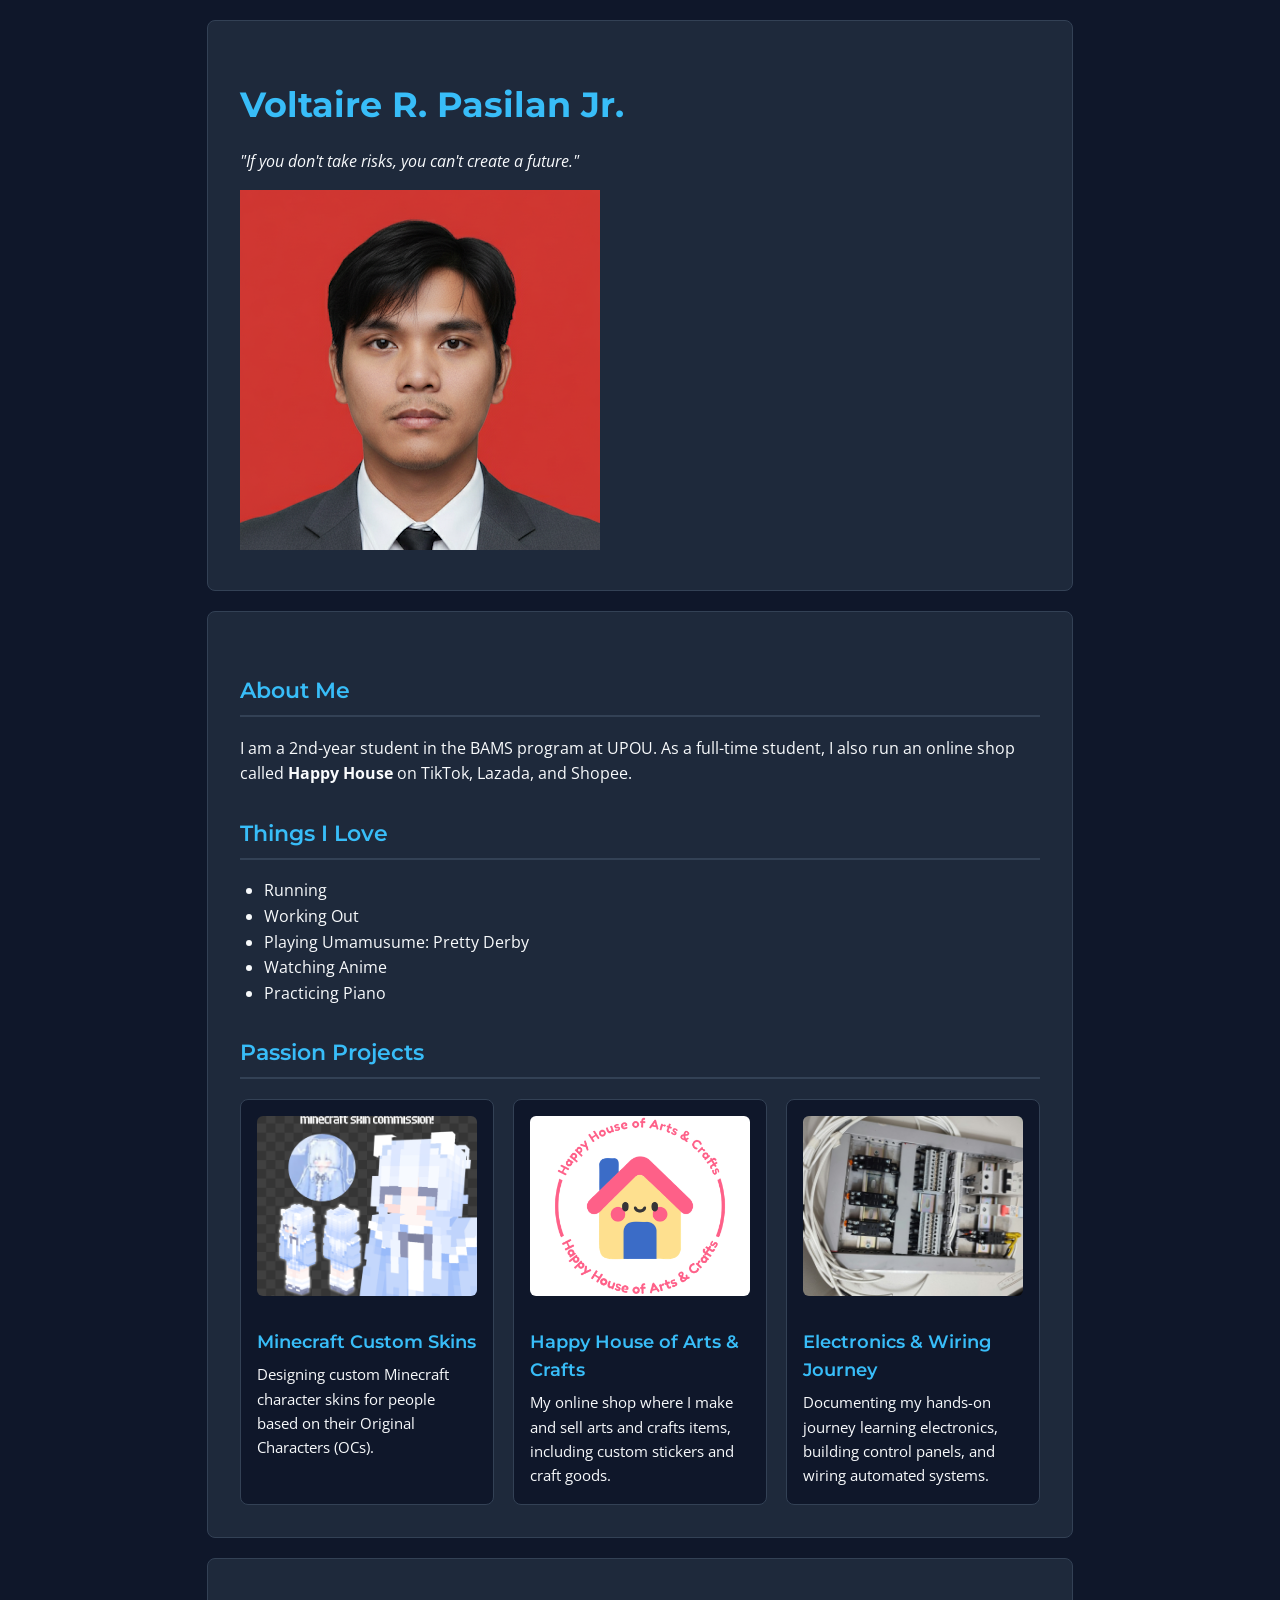
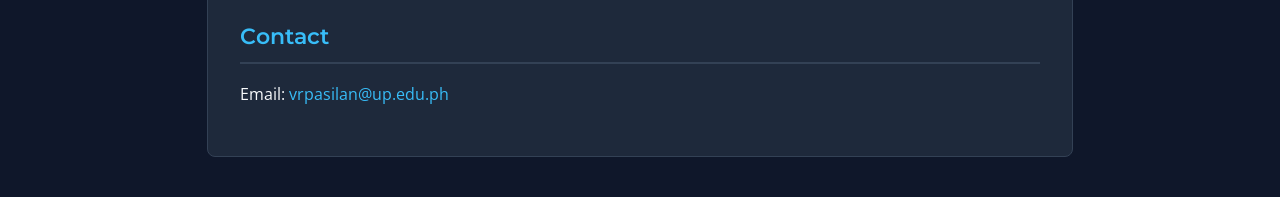
==== Final/index.html @ 4e141bc9 "Rename Final.html to index.html" ====
<!DOCTYPE html>
<html lang="en">
<head>
  <meta charset="UTF-8">
  <meta name="viewport" content="width=device-width, initial-scale=1.0">
  <title>Voltaire R. Pasilan Jr. - Personal Profile</title>
  <link rel="preconnect" href="https://fonts.googleapis.com">
  <link rel="preconnect" href="https://fonts.gstatic.com" crossorigin>
  <link href="https://fonts.googleapis.com/css2?family=Montserrat:wght@600;700&family=Open+Sans:wght@400;500&display=swap" rel="stylesheet">
  <link rel="stylesheet" href="style.css">
</head>
<body>

<header class="profile-header">
    <div class="profile-intro">
      <h1>Voltaire R. Pasilan Jr.</h1>
      <p><em>"If you don't take risks, you can't create a future."</em></p>
    </div>
    <img src="Profile.png" alt="Formal portrait of Voltaire R. Pasilan Jr." class="profile-photo">
  </header>

  <main>
    <section>
      <h2>About Me</h2>
      <p>
        I am a 2nd-year student in the BAMS program at UPOU. As a full-time student, 
        I also run an online shop called <strong>Happy House</strong> on TikTok, Lazada, and Shopee.
      </p>
    </section>

    <section>
      <h2>Things I Love</h2>
      <ul>
        <li>Running</li>
        <li>Working Out</li>
        <li>Playing Umamusume: Pretty Derby</li>
        <li>Watching Anime</li>
        <li>Practicing Piano</li>
      </ul>
    </section>

    <section class="passion-projects">
      <h2>Passion Projects</h2>
      <div class="projects-grid">
        <article class="project-card">
          <img src="Mochi (1).png" alt="Minecraft Custom Skins commission showcase" class="project-img">
          <h3>Minecraft Custom Skins</h3>
          <p>Designing custom Minecraft character skins for people based on their Original Characters (OCs).</p>
        </article>

        <article class="project-card">
          <img src="logo.png" alt="Happy House of Arts and Crafts logo" class="project-img">
          <h3>Happy House of Arts &amp; Crafts</h3>
          <p>My online shop where I make and sell arts and crafts items, including custom stickers and craft goods.</p>
        </article>

        <article class="project-card">
          <img src="electric.jpg" alt="Electrical control panel wiring build" class="project-img">
          <h3>Electronics &amp; Wiring Journey</h3>
          <p>Documenting my hands-on journey learning electronics, building control panels, and wiring automated systems.</p>
        </article>
      </div>
    </section>
  </main>

  <footer>
    <section>
      <h2>Contact</h2>
      <p>
        Email: <a href="mailto:vrpasilan@up.edu.ph">vrpasilan@up.edu.ph</a>
      </p>
    </section>
  </footer>

</body>
</html>
---- Final/style.css ----
html {
  font-size: 16px;
}

body {
  font-family: 'Open Sans', system-ui, -apple-system, BlinkMacSystemFont, 'Segoe UI', Roboto, sans-serif;
  background-color: #0f172a;
  color: #f8fafc;
  margin: 0;
  padding: 20px;
  line-height: 1.6;
}

header, main, footer {
  max-width: 800px;
  margin: 0 auto 20px auto;
  background-color: #1e293b;
  padding: 2rem;
  border-radius: 8px;
  border: 1px solid #334155;
}

h1, h2, h3 {
  font-family: 'Montserrat', Arial, sans-serif;
  color: #38bdf8;
}

h1 {
  font-size: 2.2rem;
  margin-bottom: 0.5rem;
  font-weight: 700;
}

h2 {
  font-size: 1.4rem;
  border-bottom: 2px solid #334155;
  padding-bottom: 0.4rem;
  margin-top: 1.8rem;
  font-weight: 600;
}

h3 {
  font-size: 1.1rem;
  margin-bottom: 0.4rem;
  color: #38bdf8;
  font-weight: 600;
}

p, li {
  font-size: 1rem;
  font-weight: 400;
}

ul {
  padding-left: 1.5rem;
}

a {
  color: #38bdf8;
  text-decoration: none;
}

a:hover {
  text-decoration: underline;
}

.projects-grid {
  display: grid;
  grid-template-columns: repeat(3, 1fr);
  gap: 1.2rem;
  margin-top: 1.2rem;
}

.project-card {
  background-color: #0f172a;
  border: 1px solid #334155;
  border-radius: 8px;
  padding: 1rem;
  display: flex;
  flex-direction: column;
}

.project-img {
  width: 100%;
  height: 180px;
  object-fit: cover;
  background-color: #ffffff;
  border-radius: 6px;
  margin-bottom: 0.9rem;
}

.project-card p {
  margin: 0;
  font-size: 0.95rem;
}

@media (max-width: 768px) {
  .projects-grid {
    grid-template-columns: 1fr;
  }
}

@media (max-width: 600px) {
  body {
    padding: 10px;
  }

  header, main, footer {
    padding: 1.2rem;
  }

  h1 {
    font-size: 1.8rem;
  }

  h2 {
    font-size: 1.2rem;
  }
}
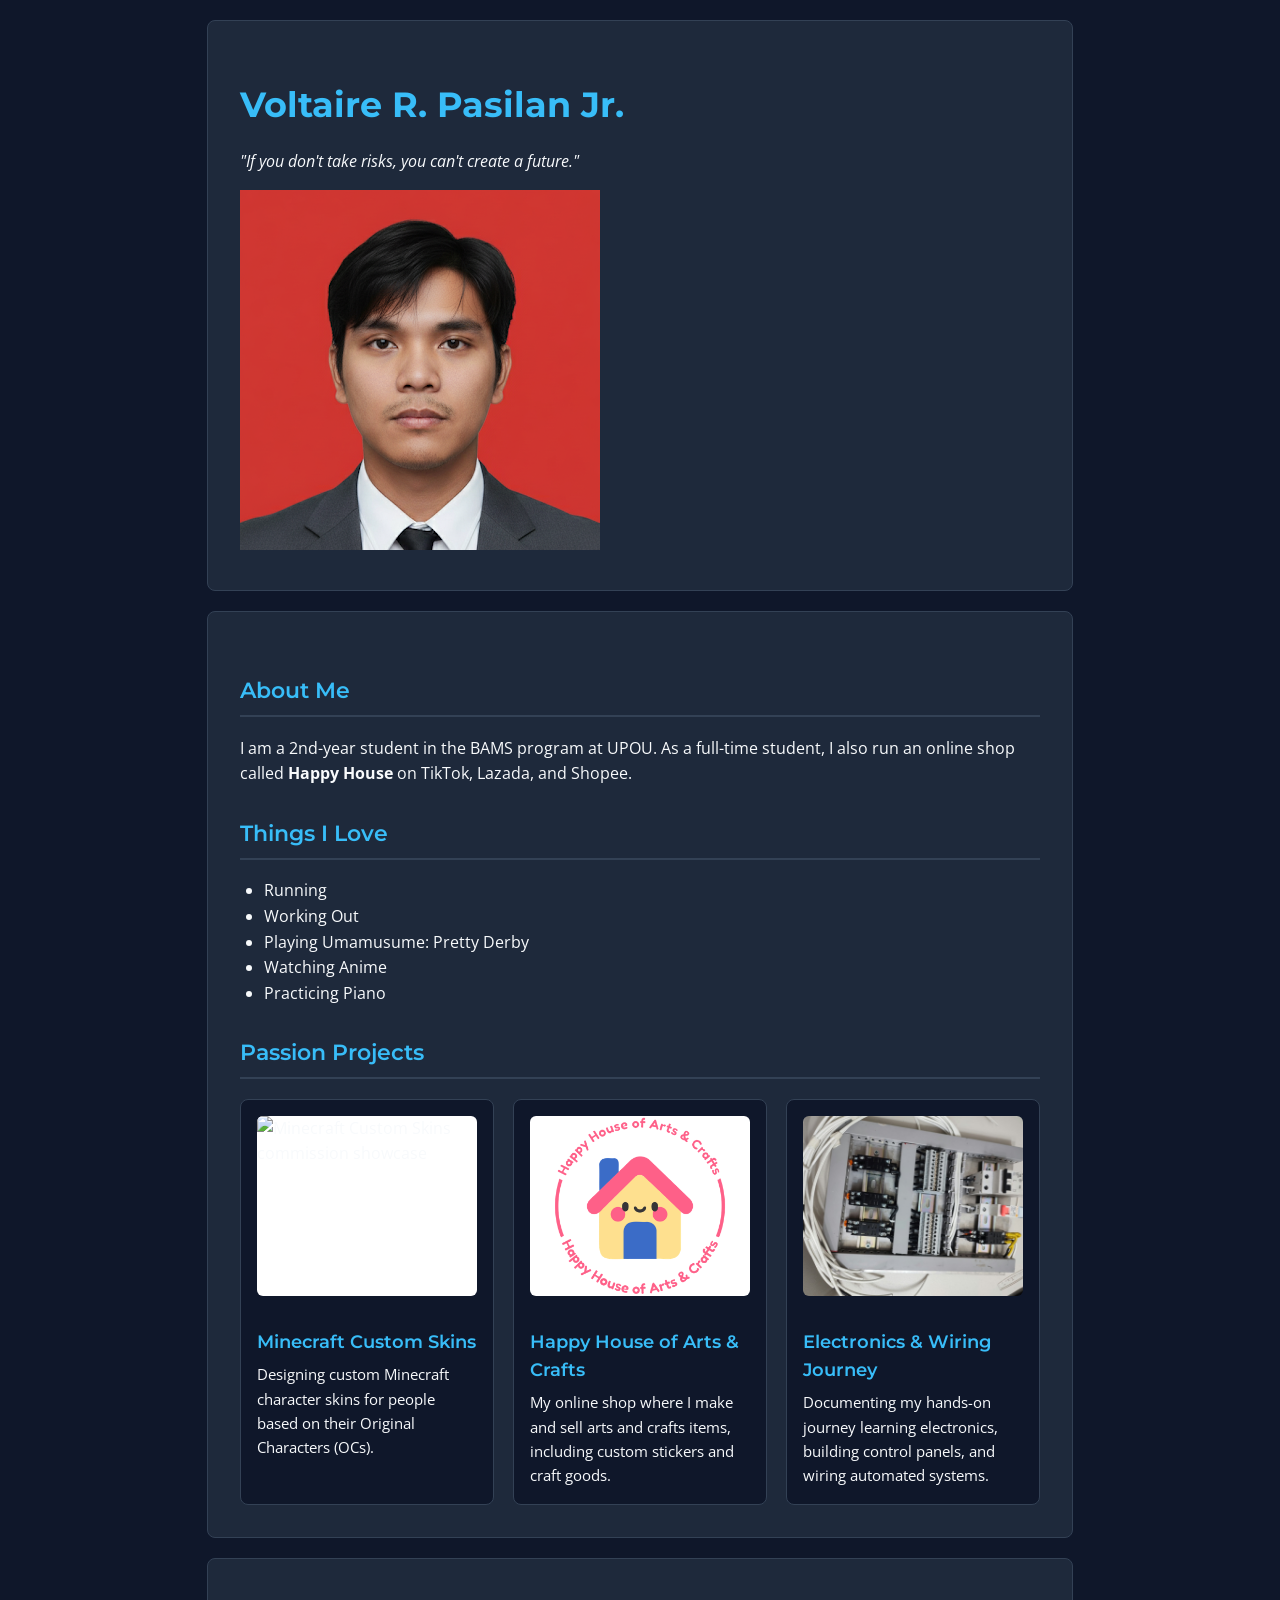
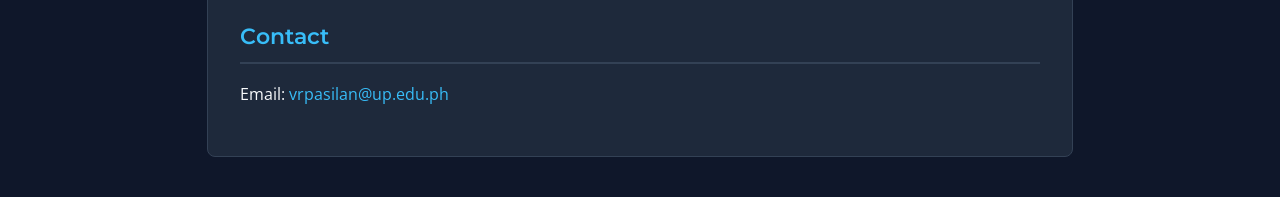
==== commit ba600527: "Update index.html" ====
--- a/Final/index.html
+++ b/Final/index.html
@@ -43,7 +43,7 @@
       <h2>Passion Projects</h2>
       <div class="projects-grid">
         <article class="project-card">
-          <img src="Mochi (1).png" alt="Minecraft Custom Skins commission showcase" class="project-img">
+          <img src="Mochi.png" alt="Minecraft Custom Skins commission showcase" class="project-img">
           <h3>Minecraft Custom Skins</h3>
           <p>Designing custom Minecraft character skins for people based on their Original Characters (OCs).</p>
         </article>
